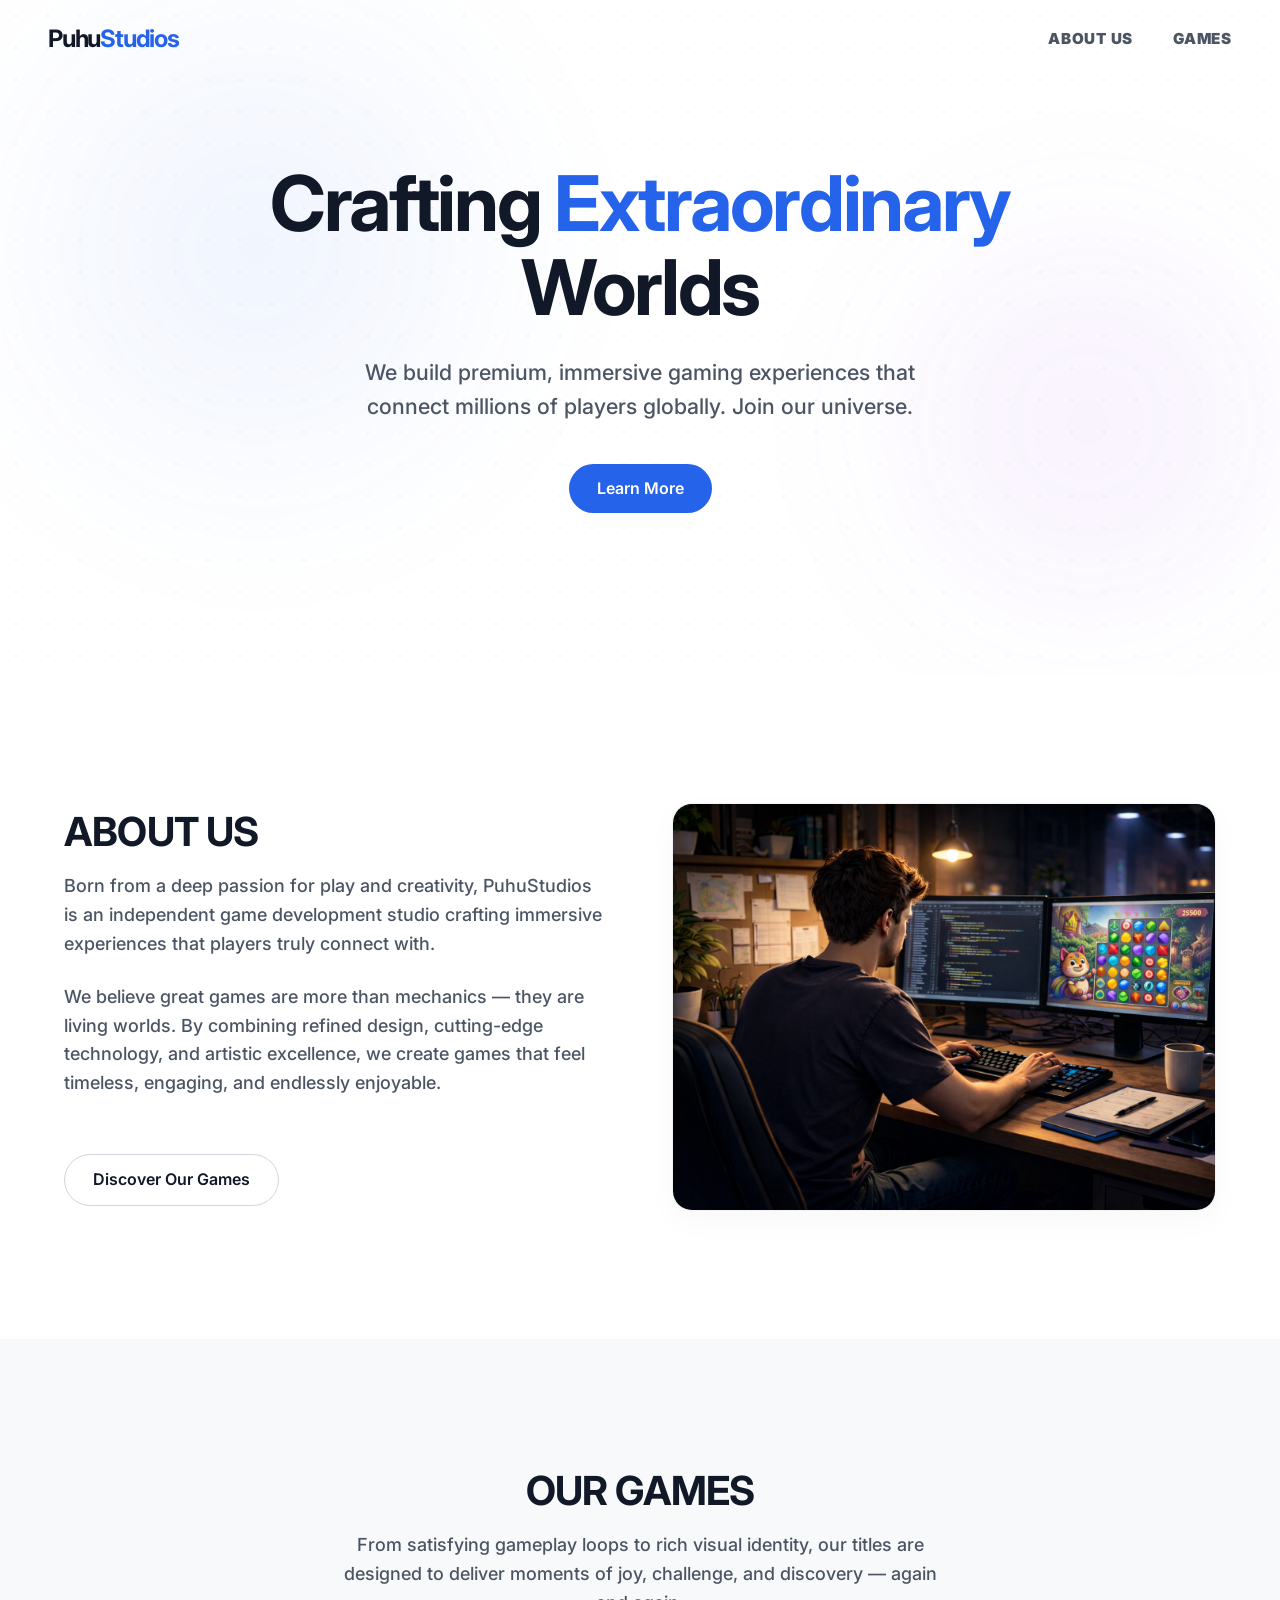
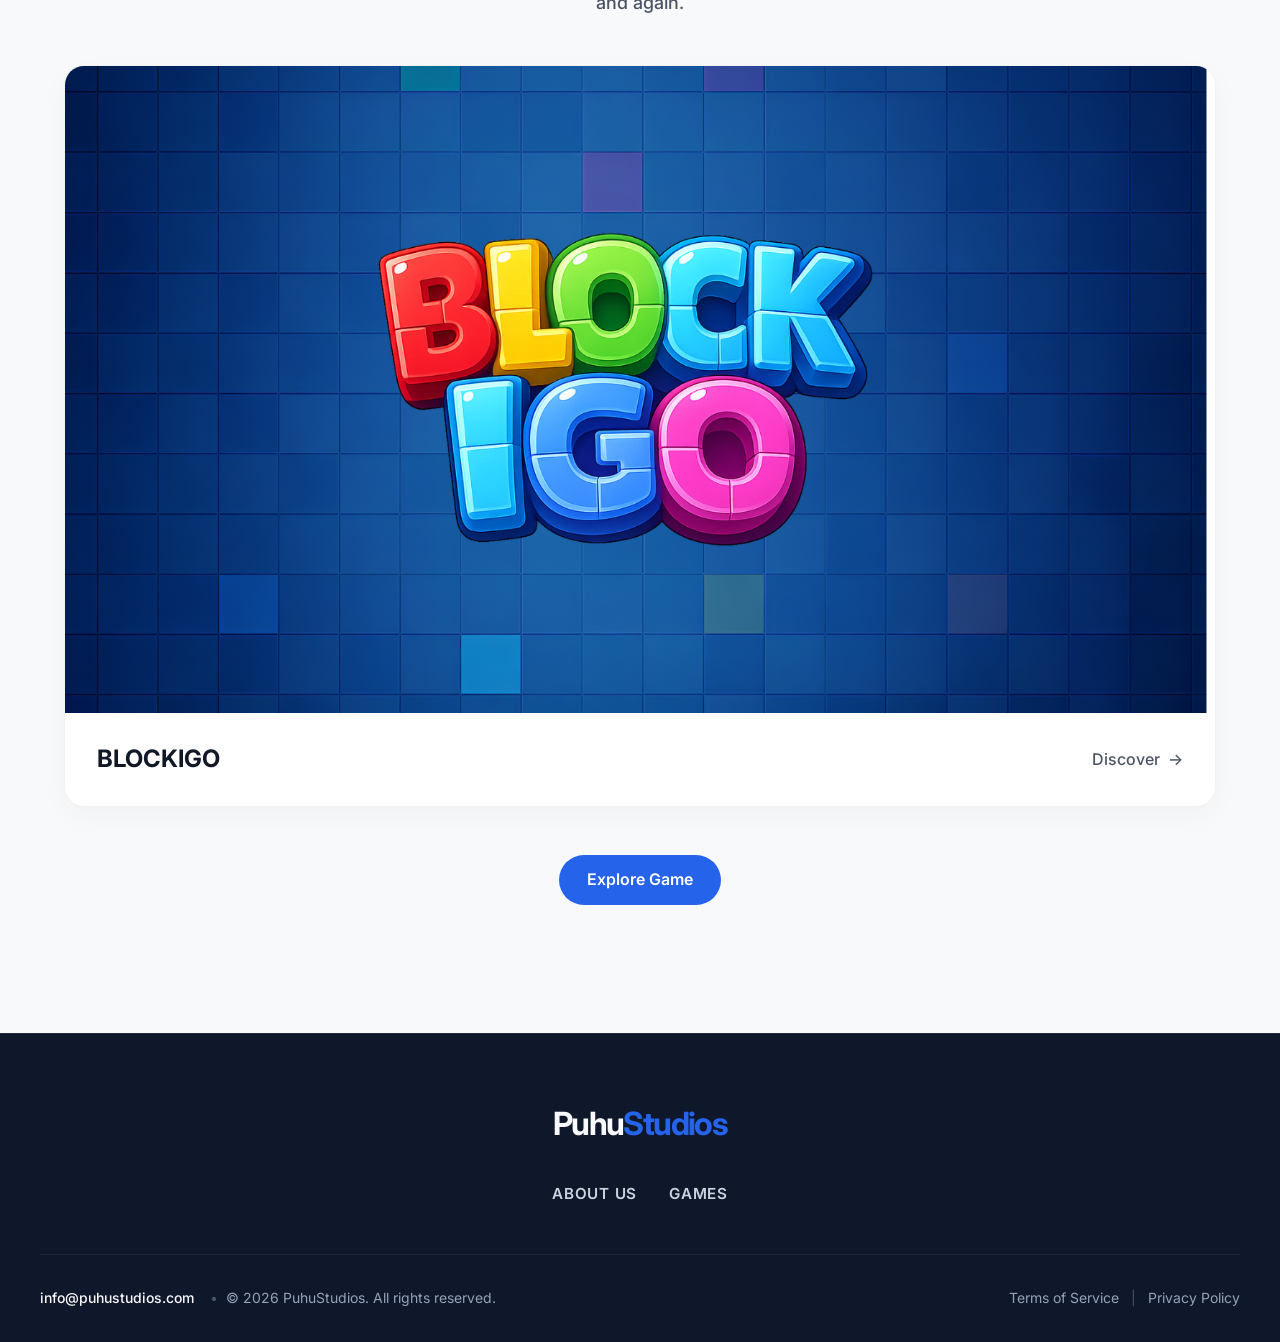
==== index.html @ 9e190e42 "İlk yükleme" ====
<!DOCTYPE html>
<html lang="en">

<head>
    <meta charset="UTF-8">
    <meta name="viewport" content="width=device-width, initial-scale=1.0">
    <title>Home - PuhuStudios</title>
    <meta name="description" content="Discover premium gaming experiences crafted with passion.">
    <link rel="preconnect" href="https://fonts.googleapis.com">
    <link rel="preconnect" href="https://fonts.gstatic.com" crossorigin>
    <link href="https://fonts.googleapis.com/css2?family=Inter:wght@400;500;600;700;800;900&display=swap"
        rel="stylesheet">
    <link rel="stylesheet" href="assets/styles.css">
</head>

<body>
    <header class="navbar">
        <div class="nav-container">
            <div class="logo-col">
                <a href="index.html" class="logo" aria-label="Home">Puhu<span>Studios</span></a>
            </div>
            <div class="nav-col">
                <button class="mobile-menu-btn" aria-label="Toggle menu" aria-expanded="false">
                    <span class="hamburger"></span>
                </button>
                <nav class="nav-menu" aria-label="Main Navigation">
                    <ul class="nav-list">
                        <li class="nav-item">
                            <a href="#about" class="nav-link">ABOUT US</a>
                        </li>
                        <li class="nav-item">
                            <a href="games.html" class="nav-link">GAMES</a>
                        </li>
                    </ul>
                </nav>
            </div>
        </div>
    </header>

    <main>
        <!-- Hero Section -->
        <section class="hero reveal">
            <div class="hero-bg"></div>
            <div class="container hero-content">
                <h1 class="hero-title">Crafting <span>Extraordinary</span><br>Worlds</h1>
                <p class="hero-subtitle">We build premium, immersive gaming experiences that connect millions of players
                    globally. Join our universe.</p>
                <a href="#about" class="btn btn-primary" aria-label="Learn more about our studio">Learn More</a>
            </div>
        </section>

        <!-- About Us Section -->
        <section id="about" class="about section reveal">
            <div class="container about-container">
                <div class="about-text">
                    <h2 class="section-title">ABOUT US</h2>
                    <p class="section-desc">Born from a deep passion for play and creativity, PuhuStudios is an
                        independent game development studio crafting immersive experiences that players truly connect
                        with.</p>
                    <p class="section-desc">We believe great games are more than mechanics — they are living worlds. By
                        combining refined design, cutting-edge technology, and artistic excellence, we create games that
                        feel timeless, engaging, and endlessly enjoyable.</p>

                    <a href="games.html" class="btn btn-secondary mt-4">Discover Our Games</a>
                </div>
                <div class="about-image glass-card">
                    <img src="images/about_us.png" alt="PuhuStudios Team" loading="lazy">
                </div>
            </div>
        </section>

        <!-- Our Games Section -->
        <section id="games" class="games section section-dark reveal">
            <div class="container">
                <div class="section-header text-center">
                    <h2 class="section-title">OUR GAMES</h2>
                    <p class="section-subtitle mx-auto">From satisfying gameplay loops to rich visual
                        identity, our titles are designed to deliver moments of joy, challenge, and discovery — again
                        and again.</p>
                </div>

                <div class="games-grid">
                    <div class="game-card glass-card">
                        <div class="game-card-img">
                            <img src="images/game_1.png" alt="BLOCKIGO promotional" loading="lazy">
                        </div>
                        <div class="game-card-content">
                            <h3 class="game-title">BLOCKIGO</h3>
                            <a href="games.html#game1" class="game-link">Discover <span class="arrow">→</span></a>
                        </div>
                    </div>
                </div>

                <div class="text-center mt-5">
                    <a href="games.html" class="btn btn-primary">Explore Game</a>
                </div>
            </div>
        </section>
    </main>

    <footer class="footer">
        <div class="footer-container">
            <div class="footer-top">
                <a href="index.html" class="logo footer-logo">Puhu<span>Studios</span></a>
                <ul class="footer-nav">
                    <li><a href="#about">ABOUT US</a></li>
                    <li><a href="games.html">GAMES</a></li>
                </ul>
            </div>

            <div class="footer-divider"></div>

            <div class="footer-bottom">
                <div class="footer-bottom-left">
                    <a href="mailto:info@puhustudios.com" class="footer-email">info@puhustudios.com</a>
                    <span class="copyright">&copy; 2026 PuhuStudios. All rights reserved.</span>
                </div>
                <div class="footer-bottom-right">
                    <a href="terms.html">Terms of Service</a>
                    <span class="separator">|</span>
                    <a href="privacy.html">Privacy Policy</a>
                </div>
            </div>
        </div>
    </footer>

    <script src="assets/script.js"></script>
</body>

</html>
---- assets/styles.css ----
/* Custom CSS */
:root {
    --bg-dark: #f8f9fa;
    /* Light gray for alternating sections */
    --bg-surface: #ffffff;
    /* White for main surface */
    --text-primary: #111827;
    /* Dark slate text */
    --text-secondary: #4b5563;
    /* Medium gray text */
    --accent: #2563eb;
    /* Vibrant blue */
    --accent-hover: #1d4ed8;
    /* Darker blue */
    --glass-bg: rgba(255, 255, 255, 0.85);
    --glass-border: rgba(0, 0, 0, 0.05);
    --font-main: 'Inter', system-ui, -apple-system, sans-serif;
    --nav-height: 80px;
    --transition: 0.3s cubic-bezier(0.25, 0.8, 0.25, 1);
}

* {
    margin: 0;
    padding: 0;
    box-sizing: border-box;
}

html {
    scroll-behavior: smooth;
}

body {
    font-family: var(--font-main);
    background-color: var(--bg-surface);
    color: var(--text-primary);
    line-height: 1.6;
    overflow-x: hidden;
}

img {
    max-width: 100%;
    height: auto;
    display: block;
}

a {
    text-decoration: none;
    color: inherit;
    transition: var(--transition);
}

li {
    list-style: none;
}

.container {
    width: 100%;
    max-width: 1200px;
    margin: 0 auto;
    padding: 0 24px;
}

/* Typography */
h1,
h2,
h3,
h4 {
    line-height: 1.2;
    font-weight: 700;
    color: var(--text-primary);
}

.section-title {
    font-size: 2.5rem;
    margin-bottom: 1rem;
    letter-spacing: -0.02em;
}

.section-subtitle {
    font-size: 1.125rem;
    color: var(--text-secondary);
    margin-bottom: 3rem;
    font-weight: 500;
    text-align: center;
    max-width: 600px;
}

.section-desc {
    font-size: 1.125rem;
    color: var(--text-secondary);
    font-weight: 500;
    margin-bottom: 1.5rem;
}

.text-center {
    text-align: center;
}

.mt-3 {
    margin-top: 1.5rem;
}

.mt-4 {
    margin-top: 2rem;
}

.mt-5 {
    margin-top: 3rem;
}

.mx-auto {
    margin-left: auto;
    margin-right: auto;
}

.max-w-md {
    max-width: 800px;
}

/* Buttons */
.btn {
    display: inline-flex;
    align-items: center;
    justify-content: center;
    padding: 12px 28px;
    font-size: 1rem;
    font-weight: 600;
    border-radius: 9999px;
    transition: var(--transition);
    cursor: pointer;
    border: none;
}

.btn-primary {
    background-color: var(--accent);
    color: white;
}

.btn-primary:hover {
    background-color: var(--accent-hover);
    transform: translateY(-2px);
    box-shadow: 0 10px 20px -10px var(--accent);
}

.btn-secondary {
    background-color: transparent;
    color: var(--text-primary);
    border: 1px solid #d1d5db;
}

.btn-secondary:hover {
    background-color: #f3f4f6;
    border-color: #9ca3af;
    transform: translateY(-2px);
}

/* App Store Button */
.btn-appstore {
    background-color: #000000;
    color: #ffffff;
    font-weight: 600;
    font-size: 1.125rem;
    padding: 16px 40px;
    gap: 0.75rem;
    border-radius: 100px;
}

.btn-appstore::before {
    content: '';
    display: inline-block;
    width: 24px;
    height: 24px;
    background: url('data:image/svg+xml;utf8,<svg xmlns="http://www.w3.org/2000/svg" viewBox="0 0 384 512"><path fill="%23ffffff" d="M318.7 268.7c-.2-36.7 16.4-64.4 50-84.8-18.8-26.9-47.2-41.7-84.7-44.6-35.5-2.8-74.3 20.7-88.5 20.7-15 0-49.4-19.7-76.4-19.7C63.3 141.2 4 184.8 4 273.5q0 39.3 14.4 81.2c12.8 36.7 59 126.7 107.2 125.2 25.2-.6 43-17.9 75.8-17.9 31.8 0 48.3 17.9 76.4 17.9 48.6-.7 90.4-82.5 102.6-119.3-65.2-30.7-61.7-90-61.7-91.9zm-56.6-164.2c27.3-32.4 24.8-61.9 24-72.5-24.1 1.4-52 16.4-67.9 34.9-17.5 19.8-27.8 44.3-25.6 71.9 26.1 2 49.9-11.4 69.5-34.3z"/></svg>') no-repeat center;
    background-size: contain;
}

.btn-appstore:hover {
    transform: translateY(-2px);
    box-shadow: none;
    background-color: #333333;
}

/* Glassmorphism / Cards for Light Theme */
.glass-card {
    background: #ffffff;
    border: 1px solid var(--glass-border);
    border-radius: 20px;
    box-shadow: 0 10px 30px rgba(0, 0, 0, 0.03);
    overflow: hidden;
}

/* --- NAVIGATION HEADER --- */
.navbar {
    position: fixed;
    top: 0;
    left: 0;
    width: 100%;
    height: var(--nav-height);
    z-index: 1000;
    background-color: transparent;
    transition: background-color 0.3s ease, border-bottom 0.3s ease, box-shadow 0.3s ease;
    border-bottom: 1px solid transparent;
}

.navbar.scrolled {
    background: rgba(255, 255, 255, 0.95);
    backdrop-filter: blur(12px);
    -webkit-backdrop-filter: blur(12px);
    border-bottom: 1px solid var(--glass-border);
    box-shadow: 0 4px 20px rgba(0, 0, 0, 0.03);
}

.nav-container {
    width: 100%;
    height: 100%;
    padding: 0 48px;
    /* Classic wide padding */
    display: flex;
    justify-content: space-between;
    align-items: center;
}

.logo-col {
    display: flex;
    justify-content: flex-start;
}

.nav-col {
    display: flex;
    justify-content: flex-end;
}

.action-col {
    display: none;
}

.logo {
    font-size: 1.5rem;
    font-weight: 700;
    letter-spacing: -0.05em;
    color: var(--text-primary);
}

.logo span {
    color: var(--accent);
}

.nav-list {
    display: flex;
    align-items: center;
    gap: 2.5rem;
}

.nav-item {
    position: relative;
    height: var(--nav-height);
    display: flex;
    align-items: center;
}

.nav-link {
    font-size: 0.95rem;
    font-weight: 900;
    letter-spacing: 0.05em;
    color: var(--text-secondary);
    position: relative;
    padding: 0.5rem 0;
}

.nav-link:hover,
.nav-link.active {
    color: var(--accent);
}

.nav-link::after {
    content: '';
    position: absolute;
    bottom: -2px;
    left: 0;
    width: 0%;
    height: 2px;
    background-color: var(--accent);
    transition: var(--transition);
}

.nav-link:hover::after,
.nav-link.active::after {
    width: 100%;
}

.mobile-menu-btn {
    display: none;
    position: absolute;
    right: 24px;
    top: 50%;
    transform: translateY(-50%);
    background: none;
    border: none;
    cursor: pointer;
    width: 30px;
    height: 20px;
    z-index: 1001;
}

.hamburger {
    display: block;
    width: 100%;
    height: 2px;
    background-color: var(--text-primary);
    position: absolute;
    top: 50%;
    transform: translateY(-50%);
    transition: var(--transition);
}

.hamburger::before,
.hamburger::after {
    content: '';
    position: absolute;
    width: 100%;
    height: 2px;
    background-color: var(--text-primary);
    left: 0;
    transition: var(--transition);
}

.hamburger::before {
    top: -8px;
}

.hamburger::after {
    bottom: -8px;
}

.mobile-menu-btn.active .hamburger {
    background-color: transparent;
}

.mobile-menu-btn.active .hamburger::before {
    top: 0;
    transform: rotate(45deg);
}

.mobile-menu-btn.active .hamburger::after {
    bottom: 0;
    transform: rotate(-45deg);
}

/* Main layout / Sections */
.section {
    padding: 8rem 0;
}

/* Hero Section */
.hero {
    min-height: 75vh;
    display: flex;
    align-items: center;
    justify-content: center;
    text-align: center;
    position: relative;
    overflow: hidden;
}

/* Modern Animated Background Objects */
.hero::before {
    content: '';
    position: absolute;
    width: 60vw;
    height: 60vw;
    background: radial-gradient(circle, rgba(37, 99, 235, 0.08) 0%, transparent 60%);
    border-radius: 50%;
    top: -20%;
    left: -10%;
    animation: drift 15s infinite alternate ease-in-out;
    filter: blur(60px);
    z-index: 0;
    pointer-events: none;
}

.hero::after {
    content: '';
    position: absolute;
    width: 50vw;
    height: 50vw;
    background: radial-gradient(circle, rgba(147, 51, 234, 0.08) 0%, transparent 60%);
    border-radius: 50%;
    bottom: -10%;
    right: -10%;
    animation: drift 20s infinite alternate-reverse ease-in-out;
    filter: blur(60px);
    z-index: 0;
    pointer-events: none;
}

@keyframes drift {
    0% {
        transform: translate(0px, 0px) scale(1);
    }

    100% {
        transform: translate(100px, 50px) scale(1.1);
    }
}

.hero-bg {
    position: absolute;
    top: 0;
    left: 0;
    width: 100%;
    height: 100%;
    background-color: var(--bg-surface);
    background-image: radial-gradient(#d1d5db 1px, transparent 1px);
    background-size: 32px 32px;
    opacity: 0.3;
    z-index: -2;
}

.hero-content {
    position: relative;
    z-index: 1;
    max-width: 800px;
    margin: 0 auto;
}

.hero-title {
    font-size: clamp(3rem, 6vw, 5rem);
    letter-spacing: -0.03em;
    margin-bottom: 1.5rem;
    line-height: 1.1;
}

.hero-title span {
    color: var(--accent);
}

.hero-subtitle {
    font-size: clamp(1.125rem, 2vw, 1.35rem);
    color: var(--text-secondary);
    font-weight: 500;
    max-width: 600px;
    margin: 0 auto 2.5rem;
}

/* About Section */
.about-container {
    display: grid;
    grid-template-columns: 1fr 1fr;
    gap: 4rem;
    align-items: center;
}

.about-image {
    aspect-ratio: 4/3;
    padding: 0;
}

.about-image img {
    width: 100%;
    height: 100%;
    object-fit: cover;
    border-radius: 14px;
}

/* Games Section */
.section-dark {
    background-color: var(--bg-dark);
}

.games-grid {
    display: grid;
    grid-template-columns: repeat(auto-fit, minmax(300px, 1fr));
    gap: 2rem;
    width: 100%;
}

.game-card {
    transition: var(--transition);
    display: flex;
    flex-direction: column;
}

.game-card:hover {
    transform: translateY(-10px);
    box-shadow: 0 20px 40px rgba(0, 0, 0, 0.08);
}

.game-card-img {
    aspect-ratio: 16/9;
    overflow: hidden;
    width: 100%;
}

.game-card-img img {
    width: 100%;
    height: 100%;
    object-fit: cover;
    object-position: center;
    display: block;
    transition: transform 0.7s ease;
}

.game-card:hover .game-card-img img {
    transform: scale(1.05);
}

.game-card-content {
    padding: 2rem;
    display: flex;
    justify-content: space-between;
    align-items: center;
}

.game-title {
    font-size: 1.5rem;
}

.game-link {
    color: var(--text-secondary);
    font-weight: 500;
    display: flex;
    align-items: center;
    gap: 0.5rem;
}

.game-link .arrow {
    transition: transform 0.3s ease;
}

.game-link:hover {
    color: var(--accent);
}

.game-card:hover .game-link .arrow {
    transform: translateX(5px);
    color: var(--accent);
}

.page-hero {
    padding: 7rem 0 3rem;
    position: relative;
}

.hero-glow {
    position: absolute;
    top: 50%;
    left: 50%;
    transform: translate(-50%, -50%);
    width: 60vw;
    height: 40vw;
    background: radial-gradient(circle, rgba(37, 99, 235, 0.08) 0%, transparent 70%);
    z-index: -1;
    filter: blur(40px);
    pointer-events: none;
}

.game-details-section {
    padding-bottom: 8rem;
}

.game-list {
    display: flex;
    flex-direction: column;
    gap: 8rem;
}

.game-showcase {
    overflow: hidden;
}

.game-showcase-header {
    margin-bottom: 2rem;
}

.game-detail-title {
    font-size: 3.5rem;
    margin-bottom: 1rem;
    color: var(--text-primary);
}

.game-detail-desc {
    color: var(--text-secondary);
    font-size: 1.25rem;
    font-weight: 500;
    max-width: 700px;
    line-height: 1.7;
    text-align: center;
    /* Enforcing text center */
}

/* Screenshots Layout */
.game-screenshots {
    display: flex;
    gap: 1.5rem;
    justify-content: center;
    align-items: center;
    padding: 2rem 0;
}

.rounded-screenshot {
    width: 23.5%;
    max-width: 250px;
    aspect-ratio: 1242 / 2688;
    object-fit: cover;
    border-radius: 28px;
    box-shadow: 0 10px 30px rgba(0, 0, 0, 0.1);
    border: 1px solid rgba(0, 0, 0, 0.05);
    transition: transform 0.4s cubic-bezier(0.175, 0.885, 0.32, 1.275), box-shadow 0.4s ease;
    cursor: pointer;
    flex-shrink: 0;
}

.rounded-screenshot:hover {
    transform: translateY(-8px) scale(1.02);
    box-shadow: 0 15px 30px rgba(0, 0, 0, 0.15);
}

/* --- FOOTER --- */
.footer {
    background: #0f172a;
    /* Dark background */
    border-top: 1px solid #1e293b;
    padding: 4rem 24px 2rem;
}

.footer-container {
    max-width: 1200px;
    margin: 0 auto;
    display: flex;
    flex-direction: column;
}

.footer-top {
    display: flex;
    flex-direction: column;
    align-items: center;
    gap: 2rem;
    margin-bottom: 3rem;
}

.footer-logo {
    font-size: 2rem;
    color: #f8fafc;
}

.footer-nav {
    display: flex;
    align-items: center;
    gap: 2rem;
    flex-wrap: wrap;
    justify-content: center;
}

.footer-nav li a {
    font-weight: 600;
    color: #cbd5e1;
    font-size: 0.95rem;
    letter-spacing: 0.05em;
}

.footer-nav li a:hover {
    color: var(--accent);
}

.footer-divider {
    height: 1px;
    background-color: #1e293b;
    width: 100%;
    margin-bottom: 2rem;
}

.footer-bottom {
    display: flex;
    justify-content: space-between;
    align-items: center;
    flex-wrap: wrap;
    gap: 1rem;
    color: #94a3b8;
    font-size: 0.875rem;
}

.footer-bottom-left {
    display: flex;
    align-items: center;
    gap: 0.5rem;
}

.footer-email {
    color: #f8fafc;
    font-weight: 500;
}

.footer-email:hover {
    color: var(--accent);
}

.footer-bottom-left .copyright::before {
    content: "•";
    margin: 0 0.5rem;
    color: #475569;
}

.footer-bottom-right {
    display: flex;
    align-items: center;
    gap: 0.75rem;
}

.footer-bottom-right a:hover {
    color: #f8fafc;
}

.separator {
    color: #475569;
}

/* Animations */
.reveal {
    opacity: 0;
    transform: translateY(30px);
    transition: opacity 0.8s ease, transform 0.8s ease;
}

.reveal.active {
    opacity: 1;
    transform: translateY(0);
}

/* Responsive Design */
@media (max-width: 900px) {
    .hero-content {
        margin: 0 auto;
        text-align: center;
    }

    .hero-subtitle {
        margin: 0 auto 2.5rem auto;
    }

    .about-container {
        grid-template-columns: 1fr;
    }

    /* 2x2 Grid for game screenshots on mobile/tablet */
    .game-screenshots {
        display: grid;
        grid-template-columns: repeat(2, 1fr);
        gap: 1.5rem;
        padding: 2rem;
        max-width: 600px;
        margin: 0 auto;
    }

    .rounded-screenshot {
        width: 100%;
        max-width: none;
        box-shadow: 0 5px 20px rgba(0, 0, 0, 0.1);
    }

    .nav-container {
        padding: 0 24px;
    }

    .footer-bottom {
        flex-direction: column;
        justify-content: center;
        text-align: center;
    }

    .footer-bottom-left {
        flex-direction: column;
    }

    .footer-bottom-left .copyright::before {
        display: none;
    }
}

@media (max-width: 768px) {
    .nav-container {
        grid-template-columns: auto 1fr;
    }

    .nav-col {
        justify-content: flex-end;
    }

    .action-col {
        display: none;
    }

    .mobile-menu-btn {
        display: block;
    }

    .nav-menu {
        position: fixed;
        top: var(--nav-height);
        left: 0;
        width: 100%;
        height: calc(100vh - var(--nav-height));
        background: rgba(255, 255, 255, 0.98);
        backdrop-filter: blur(20px);
        transform: translateX(100%);
        transition: transform 0.4s ease;
        padding: 2rem;
        overflow-y: auto;
    }

    .nav-menu.active {
        transform: translateX(0);
    }

    .nav-list {
        flex-direction: column;
        align-items: flex-start;
        gap: 0;
    }

    .nav-item {
        width: 100%;
        height: auto;
        flex-direction: column;
        align-items: flex-start;
        border-bottom: 1px solid rgba(0, 0, 0, 0.05);
    }

    .nav-link {
        width: 100%;
        padding: 1.5rem 0;
        font-size: 1.125rem;
        color: var(--text-primary);
    }
}

@media (max-width: 480px) {
    .game-screenshots {
        gap: 1rem;
        padding: 1rem;
    }

    .game-detail-title {
        font-size: 2.5rem;
    }
}
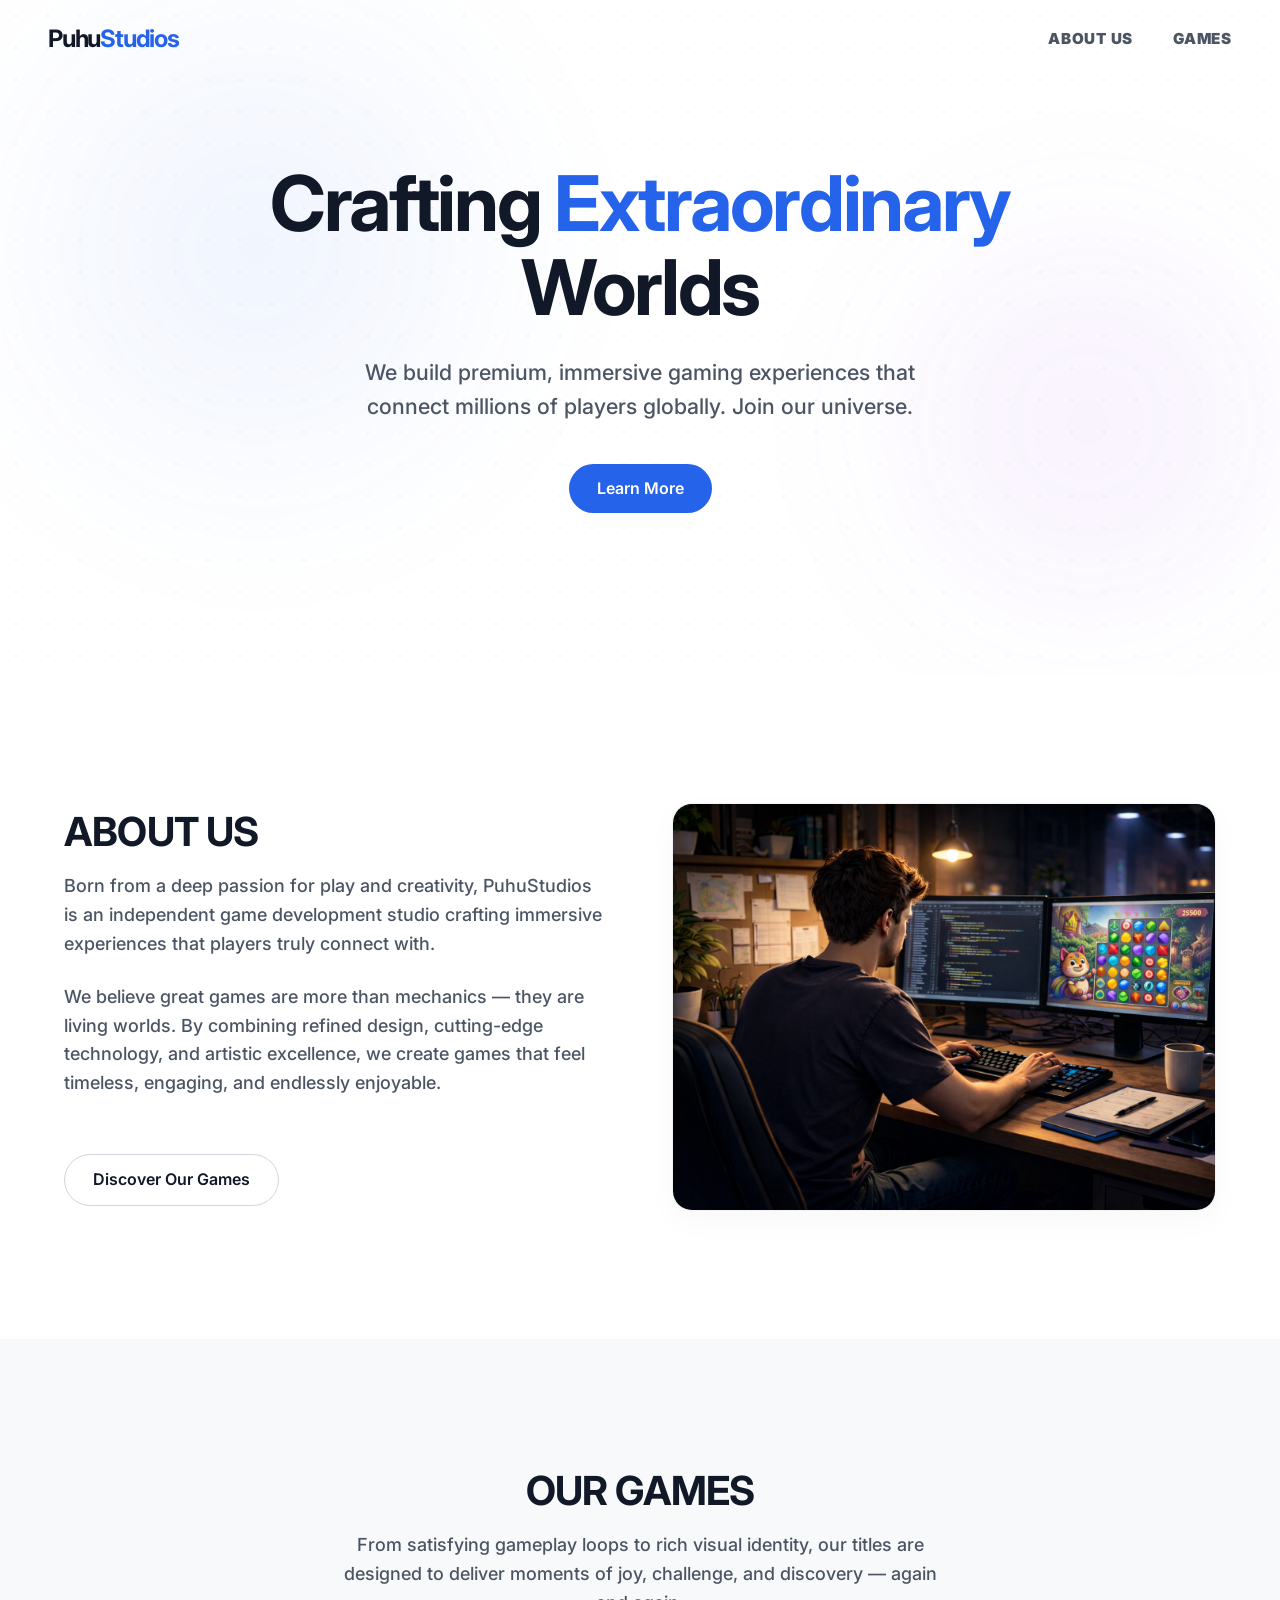
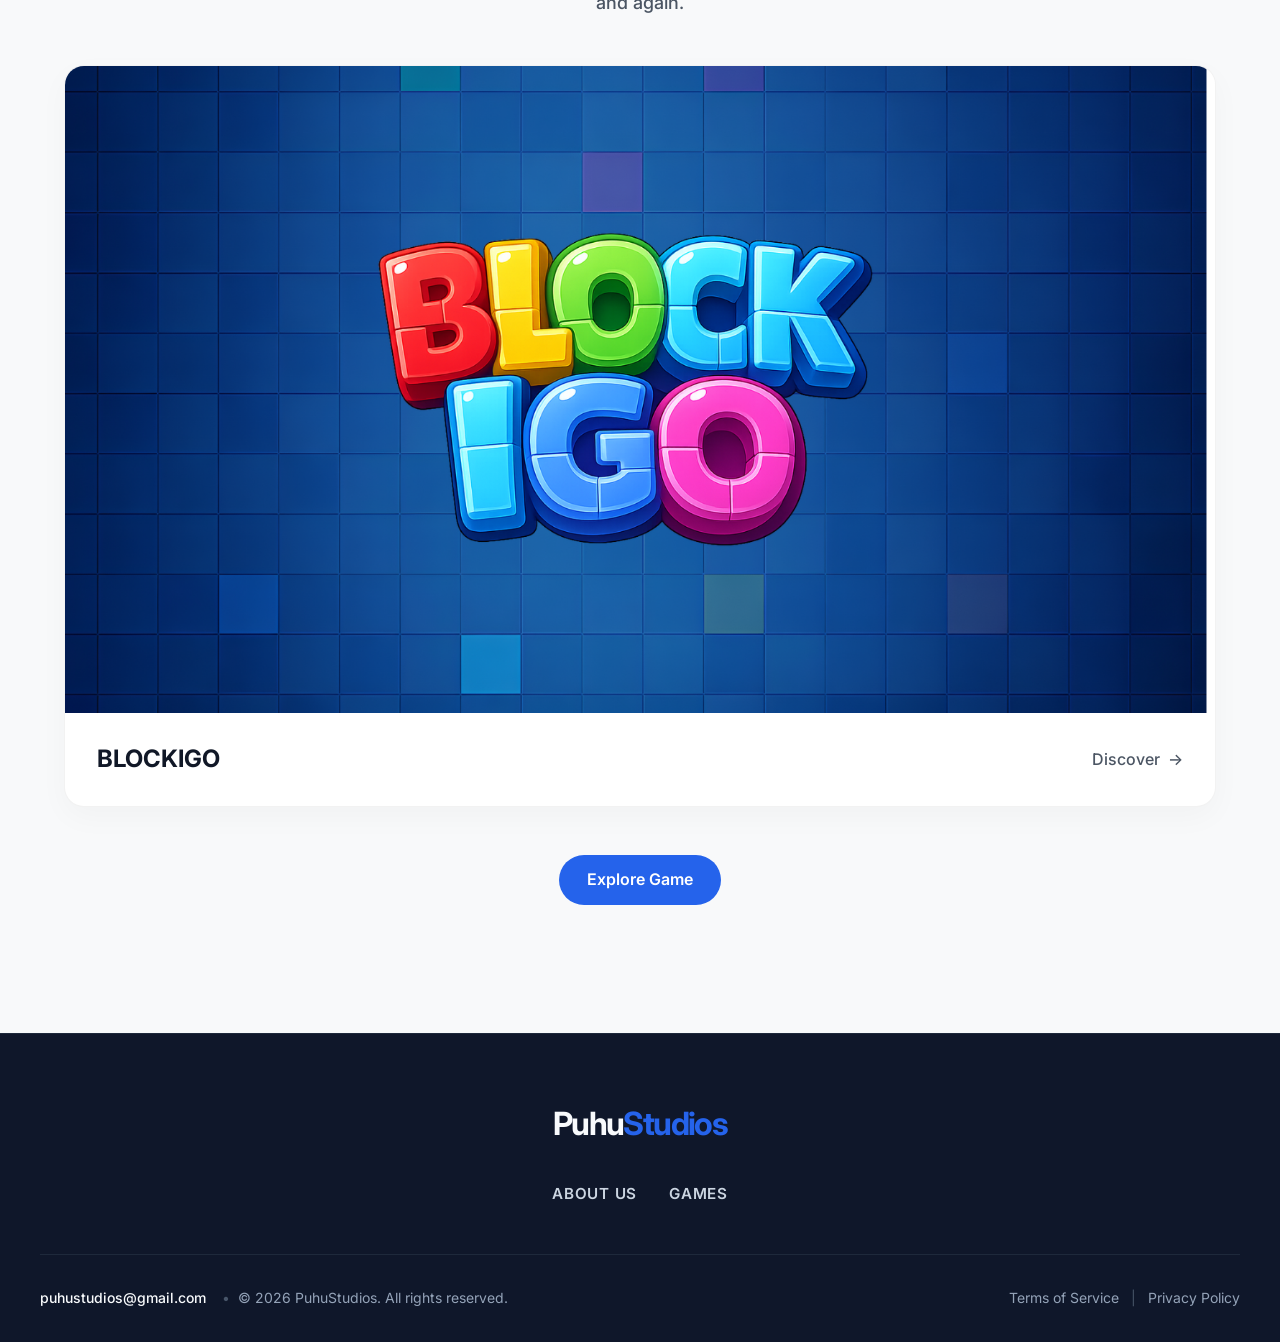
==== commit 27fe2bd4: "Fix email to puhustudios@gmail.com" ====
--- a/index.html
+++ b/index.html
@@ -112,7 +112,7 @@
 
             <div class="footer-bottom">
                 <div class="footer-bottom-left">
-                    <a href="mailto:info@puhustudios.com" class="footer-email">info@puhustudios.com</a>
+                    <a href="mailto:puhustudios@gmail.com" class="footer-email">puhustudios@gmail.com</a>
                     <span class="copyright">&copy; 2026 PuhuStudios. All rights reserved.</span>
                 </div>
                 <div class="footer-bottom-right">
